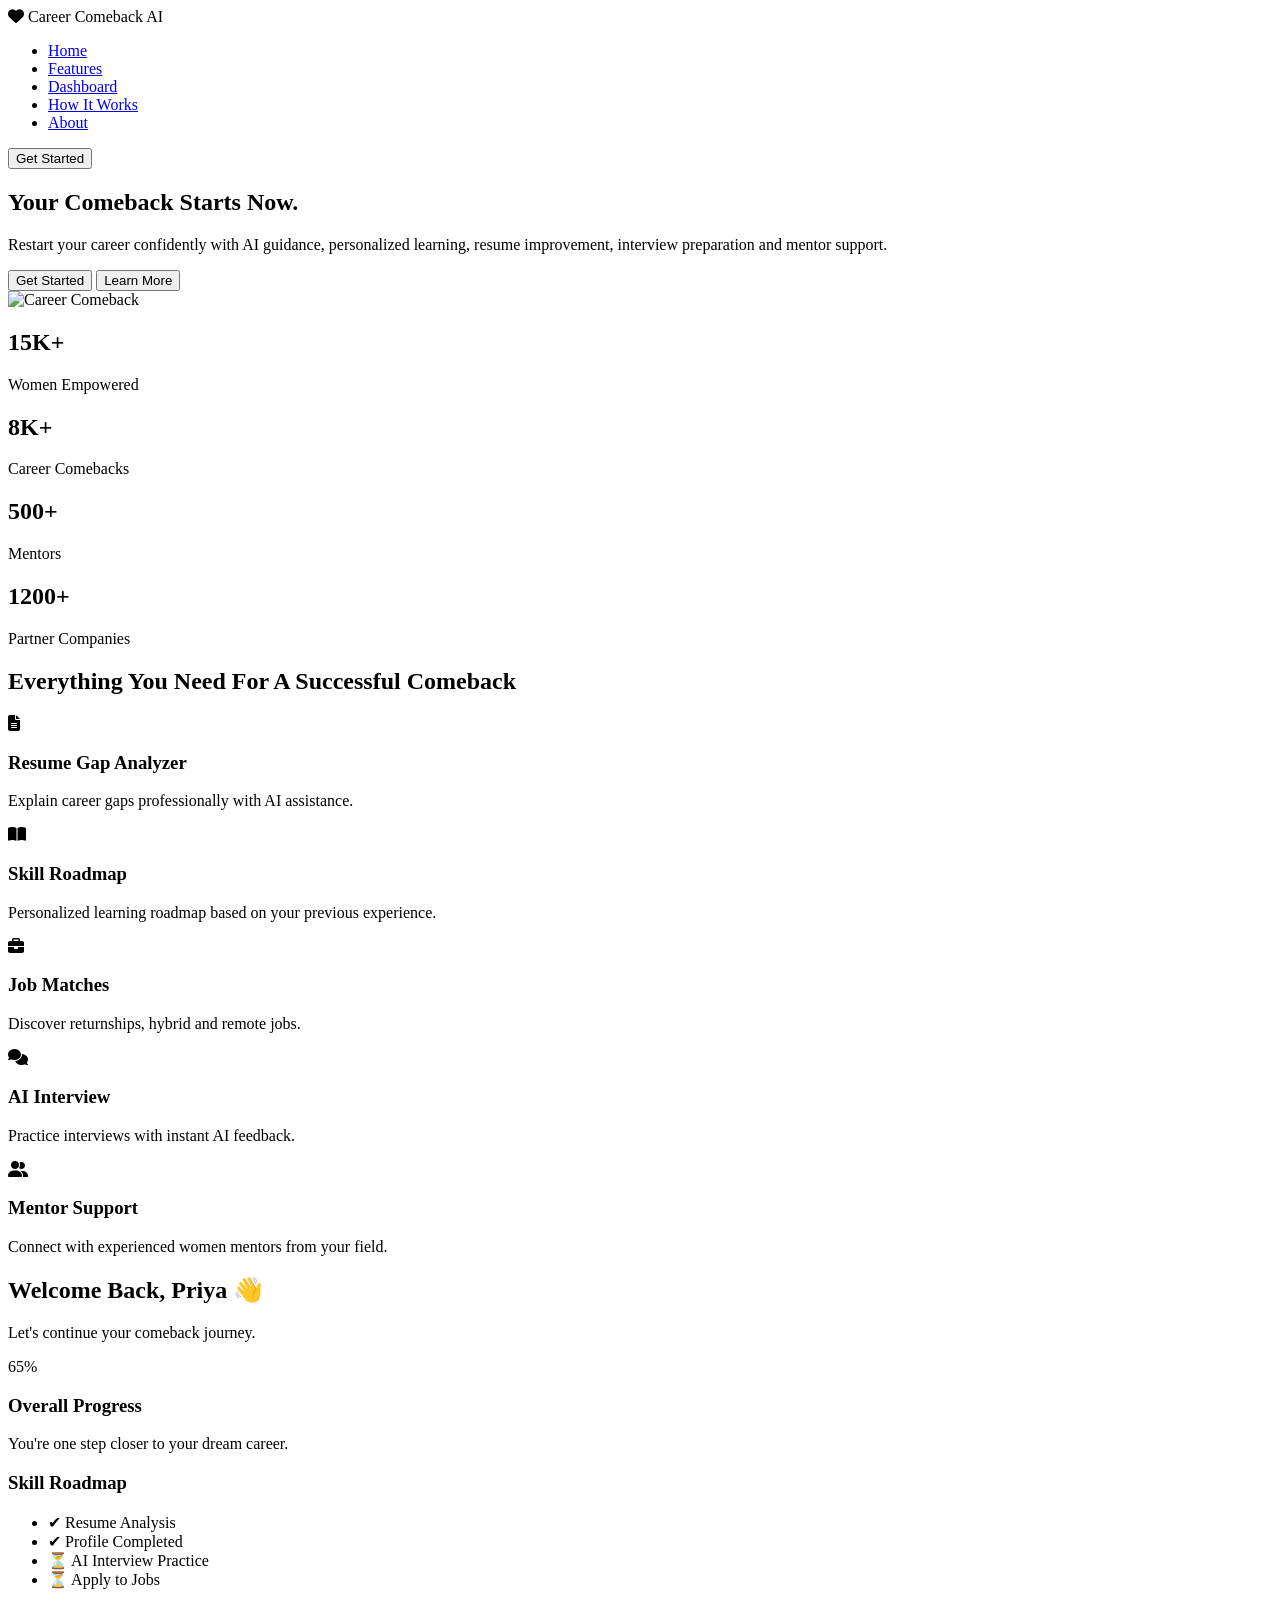
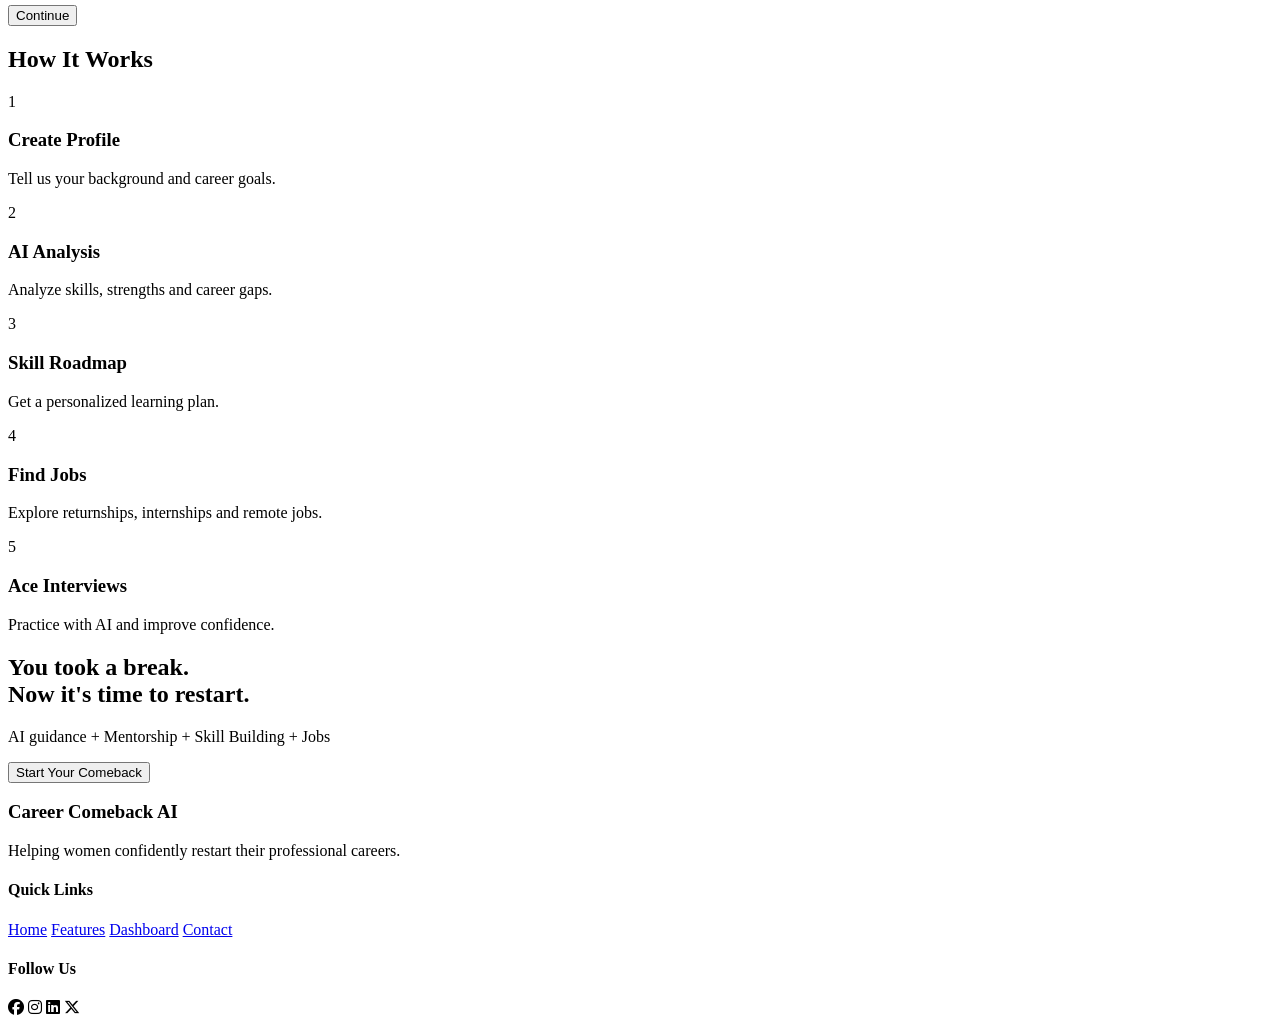
==== index.html @ d26fea5b "initial commit" ====
<!DOCTYPE html>
<html lang="en">

<head>

    <meta charset="UTF-8">
    <meta name="viewport" content="width=device-width, initial-scale=1.0">

    <title>Career Comeback AI</title>

    <link rel="stylesheet" href="style.css">

    <!-- Google Font -->
    <link rel="preconnect" href="https://fonts.googleapis.com">
    <link rel="preconnect" href="https://fonts.gstatic.com" crossorigin>

    <link href="https://fonts.googleapis.com/css2?family=Poppins:wght@300;400;500;600;700;800&display=swap"
        rel="stylesheet">

    <!-- Font Awesome -->

    <link rel="stylesheet"
        href="https://cdnjs.cloudflare.com/ajax/libs/font-awesome/6.6.0/css/all.min.css">

</head>

<body>

    <!-- ================= NAVBAR ================= -->

    <nav>

        <div class="logo">

            <i class="fa-solid fa-heart"></i>

            <span>Career Comeback AI</span>

        </div>

        <ul class="nav-links">

            <li><a href="#home">Home</a></li>

            <li><a href="#features">Features</a></li>

            <li><a href="#dashboard">Dashboard</a></li>

            <li><a href="#steps">How It Works</a></li>

            <li><a href="#footer">About</a></li>

        </ul>

        <button class="nav-btn">

            Get Started

        </button>

    </nav>





    <!-- ================= HERO ================= -->

    <section class="hero" id="home">

        <div class="hero-left">

            <h1>

                Your Comeback

                <span>Starts Now.</span>

            </h1>

            <p>

                Restart your career confidently with AI guidance,
                personalized learning, resume improvement,
                interview preparation and mentor support.

            </p>

            <div class="hero-buttons">

                <button class="primary-btn">

                    Get Started

                </button>

                <button class="secondary-btn">

                    Learn More

                </button>

            </div>

        </div>

        <div class="hero-right">

            <img src="images/hero.svg" alt="Career Comeback">
        


        </div>

    </section>





    <!-- ================= STATS ================= -->

    <section class="stats">

        <div class="stat-card">

            <h2>15K+</h2>

            <p>Women Empowered</p>

        </div>

        <div class="stat-card">

            <h2>8K+</h2>

            <p>Career Comebacks</p>

        </div>

        <div class="stat-card">

            <h2>500+</h2>

            <p>Mentors</p>

        </div>

        <div class="stat-card">

            <h2>1200+</h2>

            <p>Partner Companies</p>

        </div>

    </section>





    <!-- ================= FEATURES ================= -->

    <section class="features" id="features">

        <h2>

            Everything You Need For A Successful Comeback

        </h2>

        <div class="feature-grid">

            <div class="feature-card">

                <i class="fa-solid fa-file-lines"></i>

                <h3>Resume Gap Analyzer</h3>

                <p>

                    Explain career gaps professionally
                    with AI assistance.

                </p>

            </div>

            <div class="feature-card">

                <i class="fa-solid fa-book-open"></i>

                <h3>Skill Roadmap</h3>

                <p>

                    Personalized learning roadmap
                    based on your previous experience.

                </p>

            </div>

            <div class="feature-card">

                <i class="fa-solid fa-briefcase"></i>

                <h3>Job Matches</h3>

                <p>

                    Discover returnships,
                    hybrid and remote jobs.

                </p>

            </div>

            <div class="feature-card">

                <i class="fa-solid fa-comments"></i>

                <h3>AI Interview</h3>

                <p>

                    Practice interviews
                    with instant AI feedback.

                </p>

            </div>

            <div class="feature-card">

                <i class="fa-solid fa-user-group"></i>

                <h3>Mentor Support</h3>

                <p>

                    Connect with experienced women
                    mentors from your field.

                </p>

            </div>

        </div>

    </section>





    <!-- ================= DASHBOARD ================= -->

    <section class="dashboard" id="dashboard">

        <div class="dashboard-left">

            <h2>

                Welcome Back, Priya 👋

            </h2>

            <p>

                Let's continue your comeback journey.

            </p>

            <div class="progress">

                <div class="progress-circle">

                    65%

                </div>

                <div>

                    <h3>Overall Progress</h3>

                    <p>

                        You're one step closer
                        to your dream career.

                    </p>

                </div>

            </div>

        </div>

        <div class="dashboard-right">

            <h3>

                Skill Roadmap

            </h3>

            <ul>

                <li>

                    ✔ Resume Analysis

                </li>

                <li>

                    ✔ Profile Completed

                </li>

                <li>

                    ⏳ AI Interview Practice

                </li>

                <li>

                    ⏳ Apply to Jobs

                </li>

            </ul>

            <button class="primary-btn">

                Continue

            </button>

        </div>

    </section>





    <!-- ================= HOW IT WORKS ================= -->

    <section class="steps" id="steps">

        <h2>

            How It Works

        </h2>

        <div class="step-container">

            <div class="step">

                <div class="step-number">

                    1

                </div>

                <h3>Create Profile</h3>

                <p>

                    Tell us your background
                    and career goals.

                </p>

            </div>

            <div class="step">

                <div class="step-number">

                    2

                </div>

                <h3>AI Analysis</h3>

                <p>

                    Analyze skills,
                    strengths and career gaps.

                </p>

            </div>

            <div class="step">

                <div class="step-number">

                    3

                </div>

                <h3>Skill Roadmap</h3>

                <p>

                    Get a personalized
                    learning plan.

                </p>

            </div>

            <div class="step">

                <div class="step-number">

                    4

                </div>

                <h3>Find Jobs</h3>

                <p>

                    Explore returnships,
                    internships and remote jobs.

                </p>

            </div>

            <div class="step">

                <div class="step-number">

                    5

                </div>

                <h3>Ace Interviews</h3>

                <p>

                    Practice with AI
                    and improve confidence.

                </p>

            </div>

        </div>

    </section>





    <!-- ================= CTA ================= -->

    <section class="cta">

        <h2>

            You took a break.

            <br>

            Now it's time to restart.

        </h2>

        <p>

            AI guidance + Mentorship + Skill Building + Jobs

        </p>

        <button class="primary-btn">

            Start Your Comeback

        </button>

    </section>





    <!-- ================= FOOTER ================= -->

    <footer id="footer">

        <div>

            <h3>

                Career Comeback AI

            </h3>

            <p>

                Helping women confidently restart
                their professional careers.

            </p>

        </div>

        <div>

            <h4>

                Quick Links

            </h4>

            <a href="#">Home</a>

            <a href="#">Features</a>

            <a href="#">Dashboard</a>

            <a href="#">Contact</a>

        </div>

        <div>

            <h4>

                Follow Us

            </h4>

            <div class="socials">

                <i class="fab fa-facebook"></i>

                <i class="fab fa-instagram"></i>

                <i class="fab fa-linkedin"></i>

                <i class="fab fa-x-twitter"></i>

            </div>

        </div>

    </footer>





    <script src="script.js"></script>

</body>

</html>
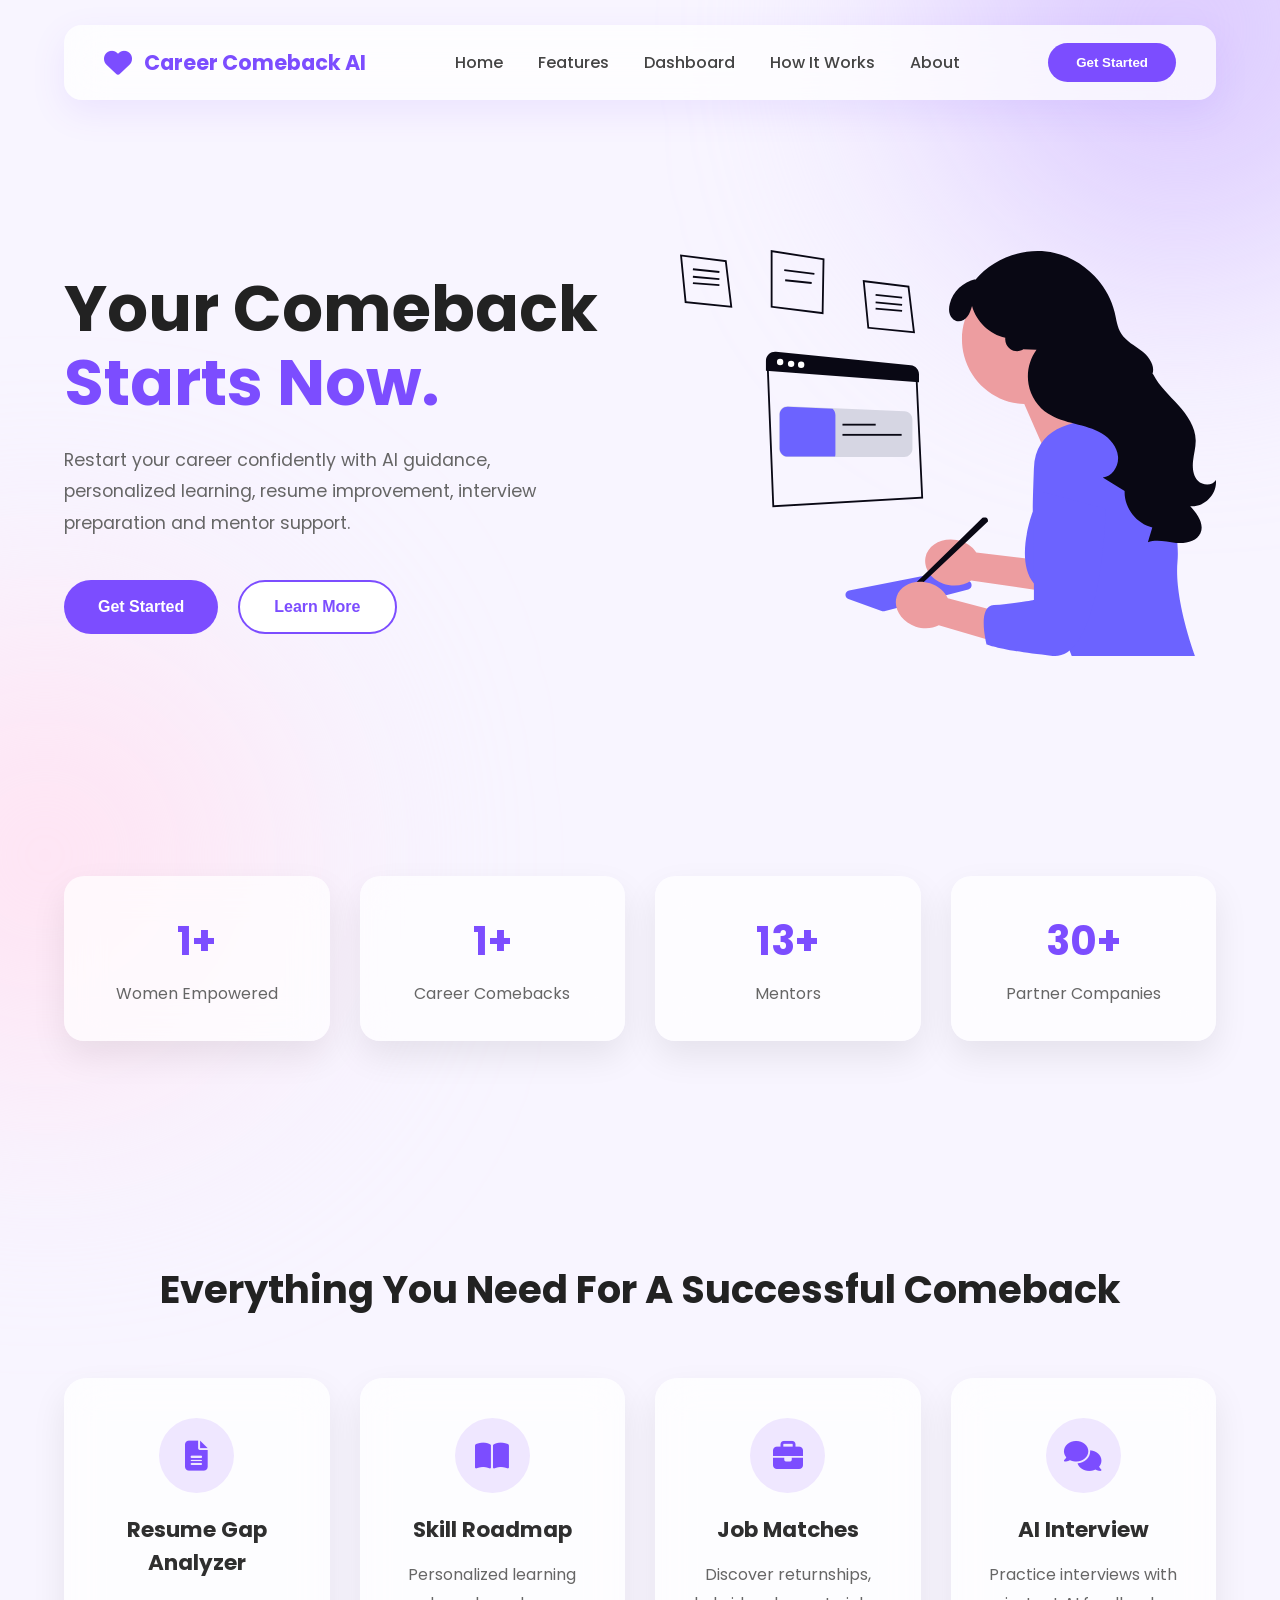
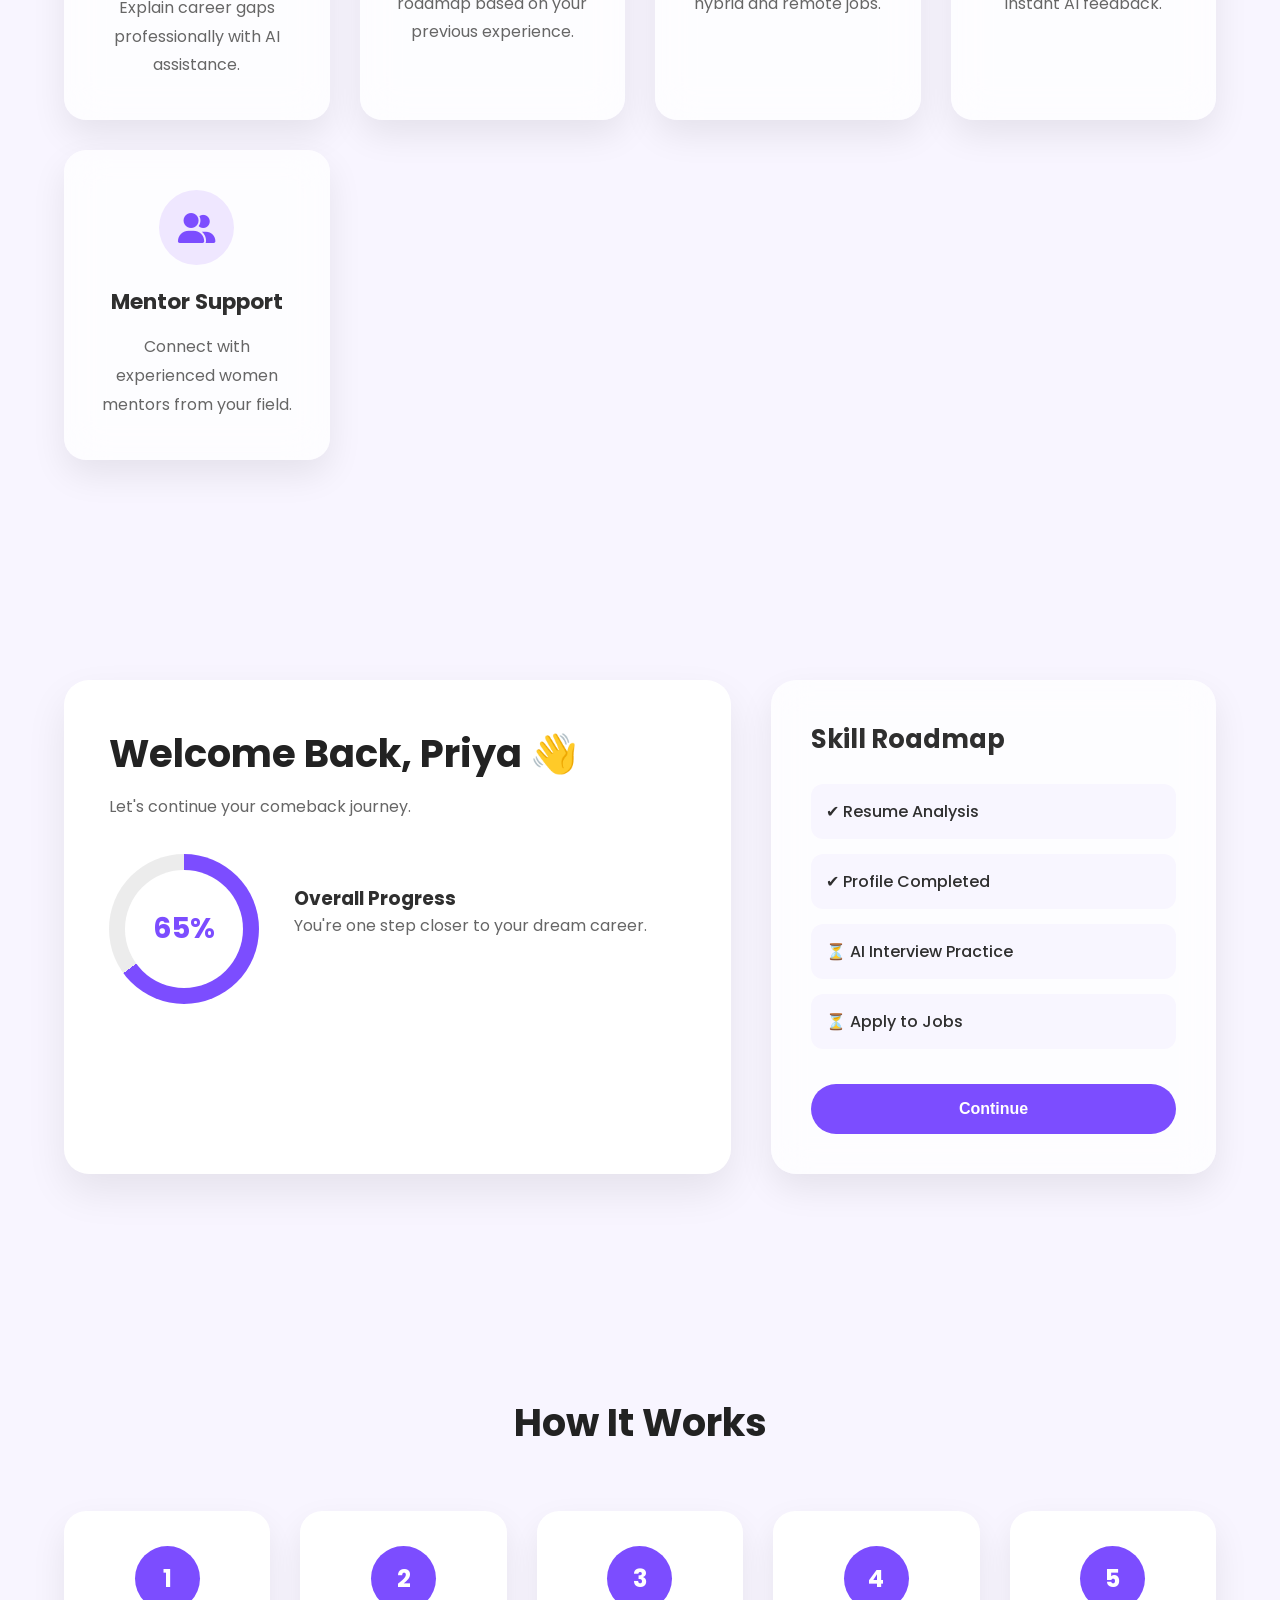
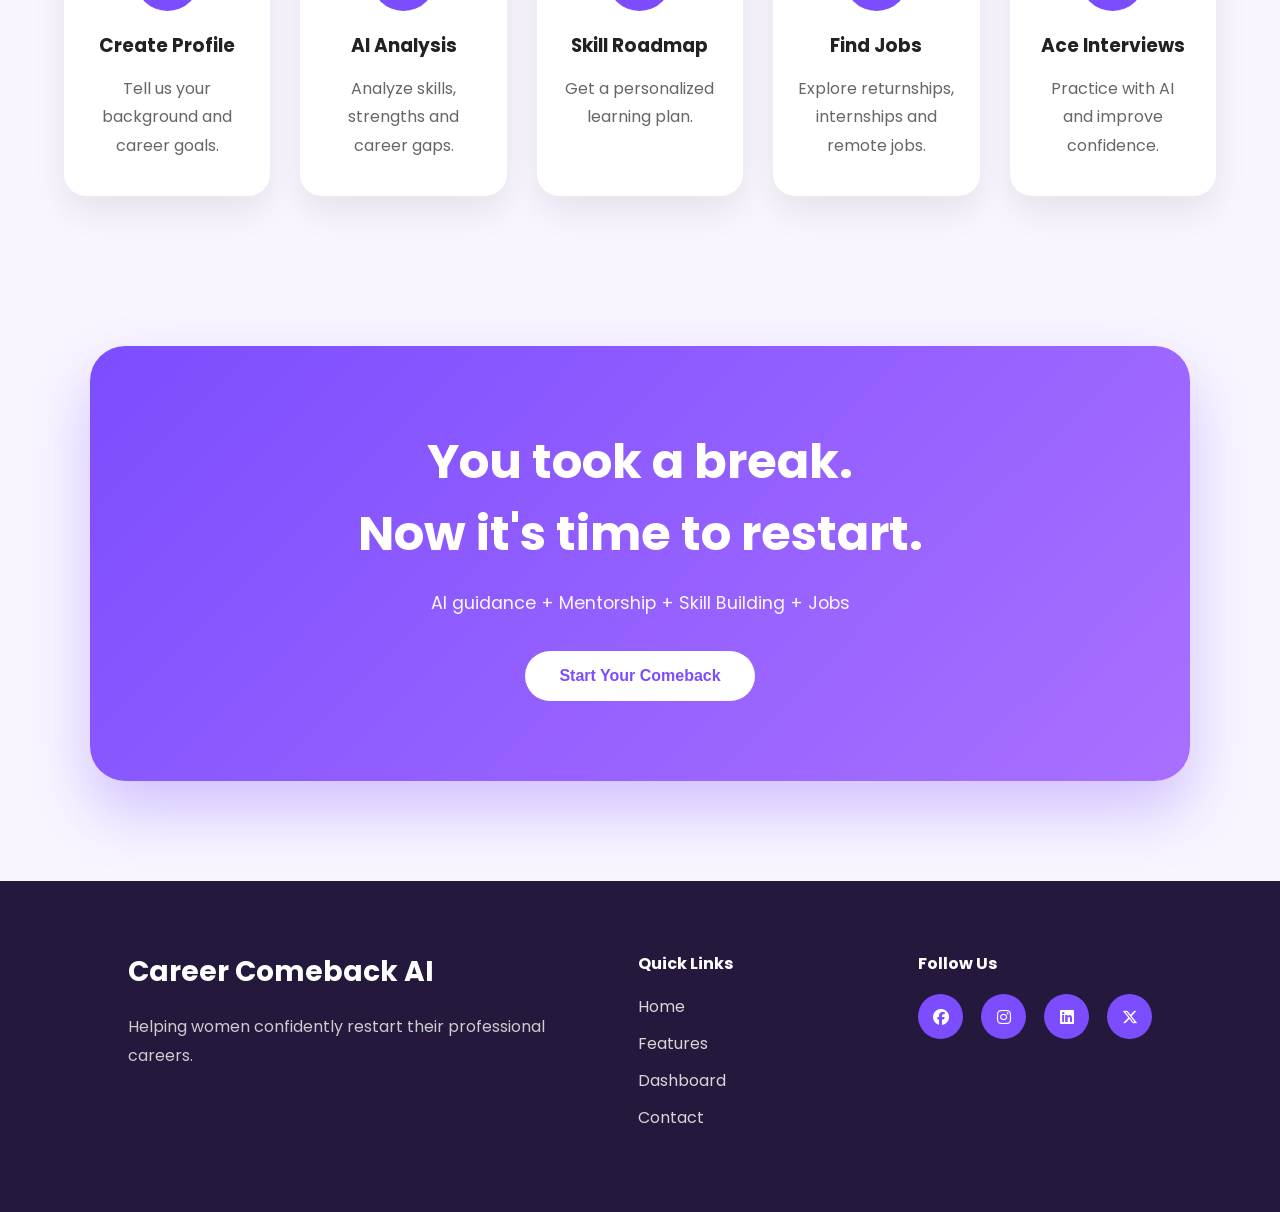
==== commit 7275878e: "resume analysis frontend" ====
--- a/index.html
+++ b/index.html
@@ -26,8 +26,6 @@
 
 <body>
 
-    <!-- ================= NAVBAR ================= -->
-
     <nav>
 
         <div class="logo">
@@ -52,7 +50,7 @@
 
         </ul>
 
-        <button class="nav-btn">
+        <button class="nav-btn" data-redirect="comeback.html">
 
             Get Started
 
@@ -60,11 +58,6 @@
 
     </nav>
 
-
-
-
-
-    <!-- ================= HERO ================= -->
 
     <section class="hero" id="home">
 
@@ -88,7 +81,7 @@
 
             <div class="hero-buttons">
 
-                <button class="primary-btn">
+                <button class="primary-btn" data-redirect="comeback.html">
 
                     Get Started
 
@@ -115,11 +108,6 @@
     </section>
 
 
-
-
-
-    <!-- ================= STATS ================= -->
-
     <section class="stats">
 
         <div class="stat-card">
@@ -157,10 +145,6 @@
     </section>
 
 
-
-
-
-    <!-- ================= FEATURES ================= -->
 
     <section class="features" id="features">
 
@@ -252,11 +236,6 @@
     </section>
 
 
-
-
-
-    <!-- ================= DASHBOARD ================= -->
-
     <section class="dashboard" id="dashboard">
 
         <div class="dashboard-left">
@@ -345,11 +324,6 @@
     </section>
 
 
-
-
-
-    <!-- ================= HOW IT WORKS ================= -->
-
     <section class="steps" id="steps">
 
         <h2>
@@ -460,11 +434,6 @@
     </section>
 
 
-
-
-
-    <!-- ================= CTA ================= -->
-
     <section class="cta">
 
         <h2>
@@ -483,7 +452,7 @@
 
         </p>
 
-        <button class="primary-btn">
+        <button class="primary-btn" data-redirect="comeback.html">
 
             Start Your Comeback
 
@@ -491,11 +460,6 @@
 
     </section>
 
-
-
-
-
-    <!-- ================= FOOTER ================= -->
 
     <footer id="footer">
 
--- a/style.css
+++ b/style.css
@@ -0,0 +1,1394 @@
+
+
+*{
+    margin:0;
+    padding:0;
+    box-sizing:border-box;
+    scroll-behavior:smooth;
+}
+
+body{
+
+    font-family:'Poppins',sans-serif;
+    background:#F8F5FF;
+    color:#2F2F2F;
+    overflow-x:hidden;
+
+}
+
+
+body::before{
+
+    content:'';
+    position:fixed;
+
+    width:500px;
+    height:500px;
+
+    background:#DCCBFF;
+
+    border-radius:50%;
+
+    top:-220px;
+    right:-150px;
+
+    filter:blur(120px);
+
+    z-index:-2;
+
+}
+
+body::after{
+
+    content:'';
+
+    position:fixed;
+
+    width:450px;
+    height:450px;
+
+    background:#FFE2F2;
+
+    border-radius:50%;
+
+    left:-180px;
+    bottom:-180px;
+
+    filter:blur(130px);
+
+    z-index:-2;
+
+}
+
+
+nav{
+
+    width:90%;
+    max-width:1300px;
+
+    margin:25px auto;
+
+    display:flex;
+
+    justify-content:space-between;
+
+    align-items:center;
+
+    padding:18px 40px;
+
+    background:rgba(255,255,255,.75);
+
+    backdrop-filter:blur(20px);
+
+    border-radius:18px;
+
+    box-shadow:0 15px 35px rgba(140,90,255,.10);
+
+    position:sticky;
+
+    top:20px;
+
+    z-index:999;
+
+}
+
+.logo{
+
+    display:flex;
+
+    align-items:center;
+
+    gap:12px;
+
+    font-size:1.3rem;
+
+    font-weight:700;
+
+    color:#7C4DFF;
+
+}
+
+.logo i{
+
+    font-size:28px;
+
+}
+
+.nav-links{
+
+    display:flex;
+
+    list-style:none;
+
+    gap:35px;
+
+}
+
+.nav-links a{
+
+    text-decoration:none;
+
+    color:#444;
+
+    font-weight:500;
+
+    transition:.3s;
+
+}
+
+.nav-links a:hover{
+
+    color:#7C4DFF;
+
+}
+
+.nav-btn{
+
+    border:none;
+
+    outline:none;
+
+    background:#7C4DFF;
+
+    color:white;
+
+    padding:12px 28px;
+
+    border-radius:50px;
+
+    cursor:pointer;
+
+    font-weight:600;
+
+    transition:.3s;
+
+}
+
+.nav-btn:hover{
+
+    transform:translateY(-3px);
+
+    box-shadow:0 12px 25px rgba(124,77,255,.35);
+
+}
+
+
+.hero{
+
+    width:90%;
+    max-width:1300px;
+
+    margin:80px auto;
+
+    display:grid;
+
+    grid-template-columns:1fr 1fr;
+
+    gap:80px;
+
+    align-items:center;
+
+}
+
+.hero-left h1{
+
+    font-size:4rem;
+
+    line-height:1.15;
+
+    color:#222;
+
+    margin-bottom:25px;
+
+}
+
+.hero-left h1 span{
+
+    color:#7C4DFF;
+
+}
+
+.hero-left p{
+
+    color:#666;
+
+    font-size:1.1rem;
+
+    line-height:1.8;
+
+    margin-bottom:40px;
+
+}
+
+.hero-buttons{
+
+    display:flex;
+
+    gap:20px;
+
+}
+
+
+.primary-btn{
+
+    border:none;
+
+    background:#7C4DFF;
+
+    color:white;
+
+    padding:16px 34px;
+
+    border-radius:50px;
+
+    font-size:16px;
+
+    cursor:pointer;
+
+    transition:.3s;
+
+    font-weight:600;
+
+}
+
+.primary-btn:hover{
+
+    transform:translateY(-4px);
+
+    box-shadow:0 18px 35px rgba(124,77,255,.35);
+
+}
+
+.secondary-btn{
+
+    border:2px solid #7C4DFF;
+
+    background:white;
+
+    color:#7C4DFF;
+
+    padding:16px 34px;
+
+    border-radius:50px;
+
+    cursor:pointer;
+
+    font-size:16px;
+
+    font-weight:600;
+
+    transition:.3s;
+
+}
+
+.secondary-btn:hover{
+
+    background:#7C4DFF;
+
+    color:white;
+
+}
+
+
+.hero-right{
+
+    display:flex;
+
+    justify-content:center;
+
+}
+
+.hero-right img{
+
+    width:100%;
+
+    max-width:550px;
+
+    animation:float 5s ease-in-out infinite;
+
+}
+
+@keyframes float{
+
+    0%{
+
+        transform:translateY(0);
+
+    }
+
+    50%{
+
+        transform:translateY(-18px);
+
+    }
+
+    100%{
+
+        transform:translateY(0);
+
+    }
+
+}
+
+
+section h2{
+
+    font-size:2.4rem;
+
+    color:#222;
+
+    margin-bottom:20px;
+
+    text-align:center;
+
+}
+
+section{
+
+    padding:70px 0;
+
+}
+
+
+::-webkit-scrollbar{
+
+    width:8px;
+
+}
+
+::-webkit-scrollbar-track{
+
+    background:#eee;
+
+}
+
+::-webkit-scrollbar-thumb{
+
+    background:#7C4DFF;
+
+    border-radius:20px;
+
+}
+
+::-webkit-scrollbar-thumb:hover{
+
+    background:#5F31E4;
+
+}
+
+.stats{
+
+    width:90%;
+    max-width:1200px;
+
+    margin:auto;
+
+    display:grid;
+
+    grid-template-columns:repeat(4,1fr);
+
+    gap:30px;
+
+}
+
+.stat-card{
+
+    background:rgba(255,255,255,.7);
+
+    backdrop-filter:blur(18px);
+
+    border-radius:20px;
+
+    padding:35px;
+
+    text-align:center;
+
+    transition:.4s;
+
+    box-shadow:0 15px 35px rgba(0,0,0,.08);
+
+}
+
+.stat-card:hover{
+
+    transform:translateY(-10px);
+
+    box-shadow:0 20px 45px rgba(124,77,255,.18);
+
+}
+
+.stat-card h2{
+
+    color:#7C4DFF;
+
+    font-size:2.5rem;
+
+    margin-bottom:10px;
+
+}
+
+.stat-card p{
+
+    color:#666;
+
+    font-size:1rem;
+
+}
+
+
+.features{
+
+    width:90%;
+    max-width:1300px;
+
+    margin:auto;
+
+}
+
+.feature-grid{
+
+    display:grid;
+
+    grid-template-columns:repeat(auto-fit,minmax(250px,1fr));
+
+    gap:30px;
+
+    margin-top:60px;
+
+}
+
+.feature-card{
+
+    background:rgba(255,255,255,.75);
+
+    backdrop-filter:blur(20px);
+
+    padding:40px 30px;
+
+    border-radius:22px;
+
+    text-align:center;
+
+    transition:.35s;
+
+    box-shadow:0 15px 35px rgba(0,0,0,.08);
+
+}
+
+.feature-card:hover{
+
+    transform:translateY(-10px);
+
+    box-shadow:0 20px 45px rgba(124,77,255,.18);
+
+}
+
+.feature-card i{
+
+    width:75px;
+
+    height:75px;
+
+    line-height:75px;
+
+    border-radius:50%;
+
+    background:#EFE7FF;
+
+    color:#7C4DFF;
+
+    font-size:30px;
+
+    margin-bottom:20px;
+
+}
+
+.feature-card h3{
+
+    font-size:1.35rem;
+
+    margin-bottom:15px;
+
+}
+.feature-card p{
+
+    color:#666;
+
+    line-height:1.8;
+
+}
+
+form{
+    display:flex;
+    flex-direction:column;
+    gap:20px;
+}
+
+.form-group{
+    display:flex;
+    flex-direction:column;
+    gap:10px;
+}
+
+label{
+    font-weight:600;
+    color:#333;
+}
+
+input,
+textarea{
+    width:100%;
+    padding:16px 18px;
+    border-radius:18px;
+    border:1px solid rgba(124,77,255,.2);
+    background:rgba(255,255,255,.95);
+    font-size:1rem;
+    color:#333;
+    resize:vertical;
+}
+
+button[type="submit"]{
+    align-self:flex-start;
+}
+
+.dashboard{
+
+    width:90%;
+
+    max-width:1250px;
+
+    margin:auto;
+
+    display:grid;
+
+    grid-template-columns:1.2fr .8fr;
+
+    gap:40px;
+
+}
+
+.dashboard-left{
+
+    background:white;
+
+    border-radius:25px;
+
+    padding:45px;
+
+    box-shadow:0 18px 40px rgba(0,0,0,.08);
+
+}
+
+.dashboard-left h2{
+
+    text-align:left;
+
+    margin-bottom:12px;
+
+}
+
+.dashboard-left p{
+
+    color:#666;
+
+    margin-bottom:35px;
+
+}
+
+
+.progress{
+
+    display:flex;
+
+    align-items:center;
+
+    gap:35px;
+
+}
+
+.progress-circle{
+
+    width:150px;
+
+    height:150px;
+
+    border-radius:50%;
+
+    display:flex;
+
+    justify-content:center;
+
+    align-items:center;
+
+    font-size:2rem;
+
+    font-weight:700;
+
+    color:#7C4DFF;
+
+    background:
+
+    conic-gradient(
+
+        #7C4DFF 0deg,
+
+        #7C4DFF 234deg,
+
+        #ECECEC 234deg,
+
+        #ECECEC 360deg
+
+    );
+
+    position:relative;
+
+}
+
+.progress-circle::before{
+
+    content:"";
+
+    position:absolute;
+
+    width:118px;
+
+    height:118px;
+
+    border-radius:50%;
+
+    background:white;
+
+}
+
+.progress-circle{
+
+    z-index:1;
+
+}
+
+.progress-circle::after{
+
+    content:"65%";
+
+    position:absolute;
+
+    font-size:1.8rem;
+
+    font-weight:700;
+
+    color:#7C4DFF;
+
+}
+
+.dashboard-right{
+
+    background:rgba(255,255,255,.75);
+
+    backdrop-filter:blur(18px);
+
+    border-radius:25px;
+
+    padding:40px;
+
+    box-shadow:0 15px 35px rgba(0,0,0,.08);
+
+}
+
+.dashboard-right h3{
+
+    font-size:1.6rem;
+
+    margin-bottom:25px;
+
+}
+
+.dashboard-right ul{
+
+    list-style:none;
+
+    margin-bottom:35px;
+
+}
+
+.dashboard-right li{
+
+    padding:15px;
+
+    background:#F8F6FF;
+
+    border-radius:12px;
+
+    margin-bottom:15px;
+
+    font-weight:500;
+
+    transition:.3s;
+
+}
+
+.dashboard-right li:hover{
+
+    transform:translateX(8px);
+
+    background:#EFE7FF;
+
+}
+
+.dashboard-right button{
+
+    width:100%;
+
+}
+
+.cta{
+
+    width:90%;
+
+    max-width:1100px;
+
+    margin:80px auto;
+
+    background:linear-gradient(135deg,#7C4DFF,#A970FF);
+
+    border-radius:35px;
+
+    padding:80px;
+
+    text-align:center;
+
+    color:white;
+
+    box-shadow:0 30px 60px rgba(124,77,255,.30);
+
+}
+
+.cta h2{
+
+    color:white;
+
+    font-size:3rem;
+
+    margin-bottom:20px;
+
+}
+
+.cta p{
+
+    font-size:1.1rem;
+
+    opacity:.95;
+
+    margin-bottom:35px;
+
+}
+
+.cta .primary-btn{
+
+    background:white;
+
+    color:#7C4DFF;
+
+}
+
+.cta .primary-btn:hover{
+
+    background:#F5F5F5;
+
+}
+
+.feature-card::before,
+.stat-card::before{
+
+    content:"";
+
+    position:absolute;
+
+    inset:0;
+
+    border-radius:22px;
+
+    opacity:0;
+
+    transition:.4s;
+
+    background:linear-gradient(
+
+    135deg,
+
+    rgba(124,77,255,.08),
+
+    rgba(255,255,255,0)
+
+    );
+
+}
+
+.feature-card:hover::before,
+.stat-card:hover::before{
+
+    opacity:1;
+
+}
+
+.feature-card,
+.stat-card{
+
+    position:relative;
+
+    overflow:hidden;
+
+}
+
+@keyframes fadeUp{
+
+    from{
+
+        opacity:0;
+
+        transform:translateY(40px);
+
+    }
+
+    to{
+
+        opacity:1;
+
+        transform:translateY(0);
+
+    }
+
+}
+
+.hero,
+.stats,
+.features,
+.dashboard,
+.cta{
+
+    animation:fadeUp .8s ease;
+
+}
+
+.steps{
+
+    width:90%;
+    max-width:1200px;
+
+    margin:auto;
+
+}
+
+.step-container{
+
+    margin-top:60px;
+
+    display:grid;
+
+    grid-template-columns:repeat(auto-fit,minmax(200px,1fr));
+
+    gap:30px;
+
+}
+
+.step{
+
+    background:white;
+
+    border-radius:22px;
+
+    padding:35px 25px;
+
+    text-align:center;
+
+    box-shadow:0 15px 35px rgba(0,0,0,.08);
+
+    transition:.35s;
+
+}
+
+.step:hover{
+
+    transform:translateY(-10px);
+
+    box-shadow:0 20px 45px rgba(124,77,255,.20);
+
+}
+
+.step-number{
+
+    width:65px;
+
+    height:65px;
+
+    border-radius:50%;
+
+    background:#7C4DFF;
+
+    color:white;
+
+    display:flex;
+
+    justify-content:center;
+
+    align-items:center;
+
+    margin:auto;
+
+    font-size:24px;
+
+    font-weight:700;
+
+    margin-bottom:20px;
+
+}
+
+.step h3{
+
+    margin-bottom:15px;
+
+    color:#222;
+
+}
+
+.step p{
+
+    color:#666;
+
+    line-height:1.8;
+
+}
+
+
+footer{
+
+    margin-top:100px;
+
+    background:#24183D;
+
+    color:white;
+
+    padding:70px 10%;
+
+    display:grid;
+
+    grid-template-columns:2fr 1fr 1fr;
+
+    gap:50px;
+
+}
+
+footer h3{
+
+    margin-bottom:20px;
+
+    font-size:28px;
+
+}
+
+footer h4{
+
+    margin-bottom:18px;
+
+}
+
+footer p{
+
+    color:#cccccc;
+
+    line-height:1.8;
+
+}
+
+footer a{
+
+    display:block;
+
+    color:#d6d6d6;
+
+    text-decoration:none;
+
+    margin-bottom:12px;
+
+    transition:.3s;
+
+}
+
+footer a:hover{
+
+    color:#ffffff;
+
+    padding-left:8px;
+
+}
+
+.socials{
+
+    display:flex;
+
+    gap:18px;
+
+    margin-top:15px;
+
+}
+
+.socials i{
+
+    width:45px;
+
+    height:45px;
+
+    display:flex;
+
+    justify-content:center;
+
+    align-items:center;
+
+    background:#7C4DFF;
+
+    border-radius:50%;
+
+    cursor:pointer;
+
+    transition:.3s;
+
+}
+
+.socials i:hover{
+
+    transform:translateY(-6px) scale(1.1);
+
+}
+
+
+.hero-right img:hover{
+
+    transform:scale(1.03);
+
+    transition:.4s;
+
+}
+
+
+.primary-btn,
+.secondary-btn,
+.nav-btn{
+
+    position:relative;
+
+    overflow:hidden;
+
+}
+
+.primary-btn::after,
+.secondary-btn::after,
+.nav-btn::after{
+
+    content:"";
+
+    position:absolute;
+
+    width:0;
+
+    height:0;
+
+    background:rgba(255,255,255,.25);
+
+    border-radius:50%;
+
+    top:50%;
+
+    left:50%;
+
+    transform:translate(-50%,-50%);
+
+    transition:.5s;
+
+}
+
+.primary-btn:hover::after,
+.secondary-btn:hover::after,
+.nav-btn:hover::after{
+
+    width:320px;
+
+    height:320px;
+
+}
+
+
+.stats,
+.features,
+.dashboard,
+.steps,
+.cta{
+
+    margin-top:80px;
+
+}
+
+::selection{
+
+    background:#7C4DFF;
+
+    color:white;
+
+}
+
+@media(max-width:1100px){
+
+.hero{
+
+grid-template-columns:1fr;
+
+text-align:center;
+
+}
+
+.hero-buttons{
+
+justify-content:center;
+
+}
+
+.dashboard{
+
+grid-template-columns:1fr;
+
+}
+
+footer{
+
+grid-template-columns:1fr;
+
+text-align:center;
+
+}
+
+.socials{
+
+justify-content:center;
+
+}
+
+}
+
+
+
+@media(max-width:900px){
+
+nav{
+
+flex-direction:column;
+
+gap:20px;
+
+padding:20px;
+
+}
+
+.nav-links{
+
+flex-wrap:wrap;
+
+justify-content:center;
+
+gap:18px;
+
+}
+
+.hero-left h1{
+
+font-size:3rem;
+
+}
+
+.stats{
+
+grid-template-columns:repeat(2,1fr);
+
+}
+
+}
+
+
+
+@media(max-width:700px){
+
+.feature-grid{
+
+grid-template-columns:1fr;
+
+}
+
+.step-container{
+
+grid-template-columns:1fr;
+
+}
+
+.stats{
+
+grid-template-columns:1fr;
+
+}
+
+.hero-left h1{
+
+font-size:2.5rem;
+
+}
+
+.hero{
+
+margin-top:40px;
+
+}
+
+.cta{
+
+padding:50px 25px;
+
+}
+
+.cta h2{
+
+font-size:2rem;
+
+}
+
+.progress{
+
+flex-direction:column;
+
+text-align:center;
+
+}
+
+}
+
+
+
+@media(max-width:500px){
+
+.logo{
+
+font-size:18px;
+
+}
+
+.logo i{
+
+font-size:22px;
+
+}
+
+.nav-btn{
+
+width:100%;
+
+}
+
+.hero-buttons{
+
+flex-direction:column;
+
+}
+
+.primary-btn,
+
+.secondary-btn{
+
+width:100%;
+
+}
+
+.dashboard-left,
+
+.dashboard-right{
+
+padding:25px;
+
+}
+
+.progress-circle{
+
+width:120px;
+
+height:120px;
+
+}
+
+.progress-circle::before{
+
+width:90px;
+
+height:90px;
+
+}
+
+footer{
+
+padding:50px 30px;
+
+}
+
+}
+
+.feature-card,
+.stat-card,
+.step,
+.dashboard-left,
+.dashboard-right{
+
+transition:all .35s ease;
+
+}
+
+.dashboard-left:hover,
+.dashboard-right:hover{
+
+transform:translateY(-8px);
+
+box-shadow:0 20px 45px rgba(124,77,255,.18);
+
+}
+
+.ripple{
+
+position:absolute;
+
+width:15px;
+
+height:15px;
+
+background:rgba(255,255,255,.5);
+
+border-radius:50%;
+
+transform:translate(-50%,-50%);
+
+animation:ripple .6s linear;
+
+pointer-events:none;
+
+}
+
+@keyframes ripple{
+
+from{
+
+opacity:1;
+
+transform:translate(-50%,-50%) scale(0);
+
+}
+
+to{
+
+opacity:0;
+
+transform:translate(-50%,-50%) scale(15);
+
+}
+
+}
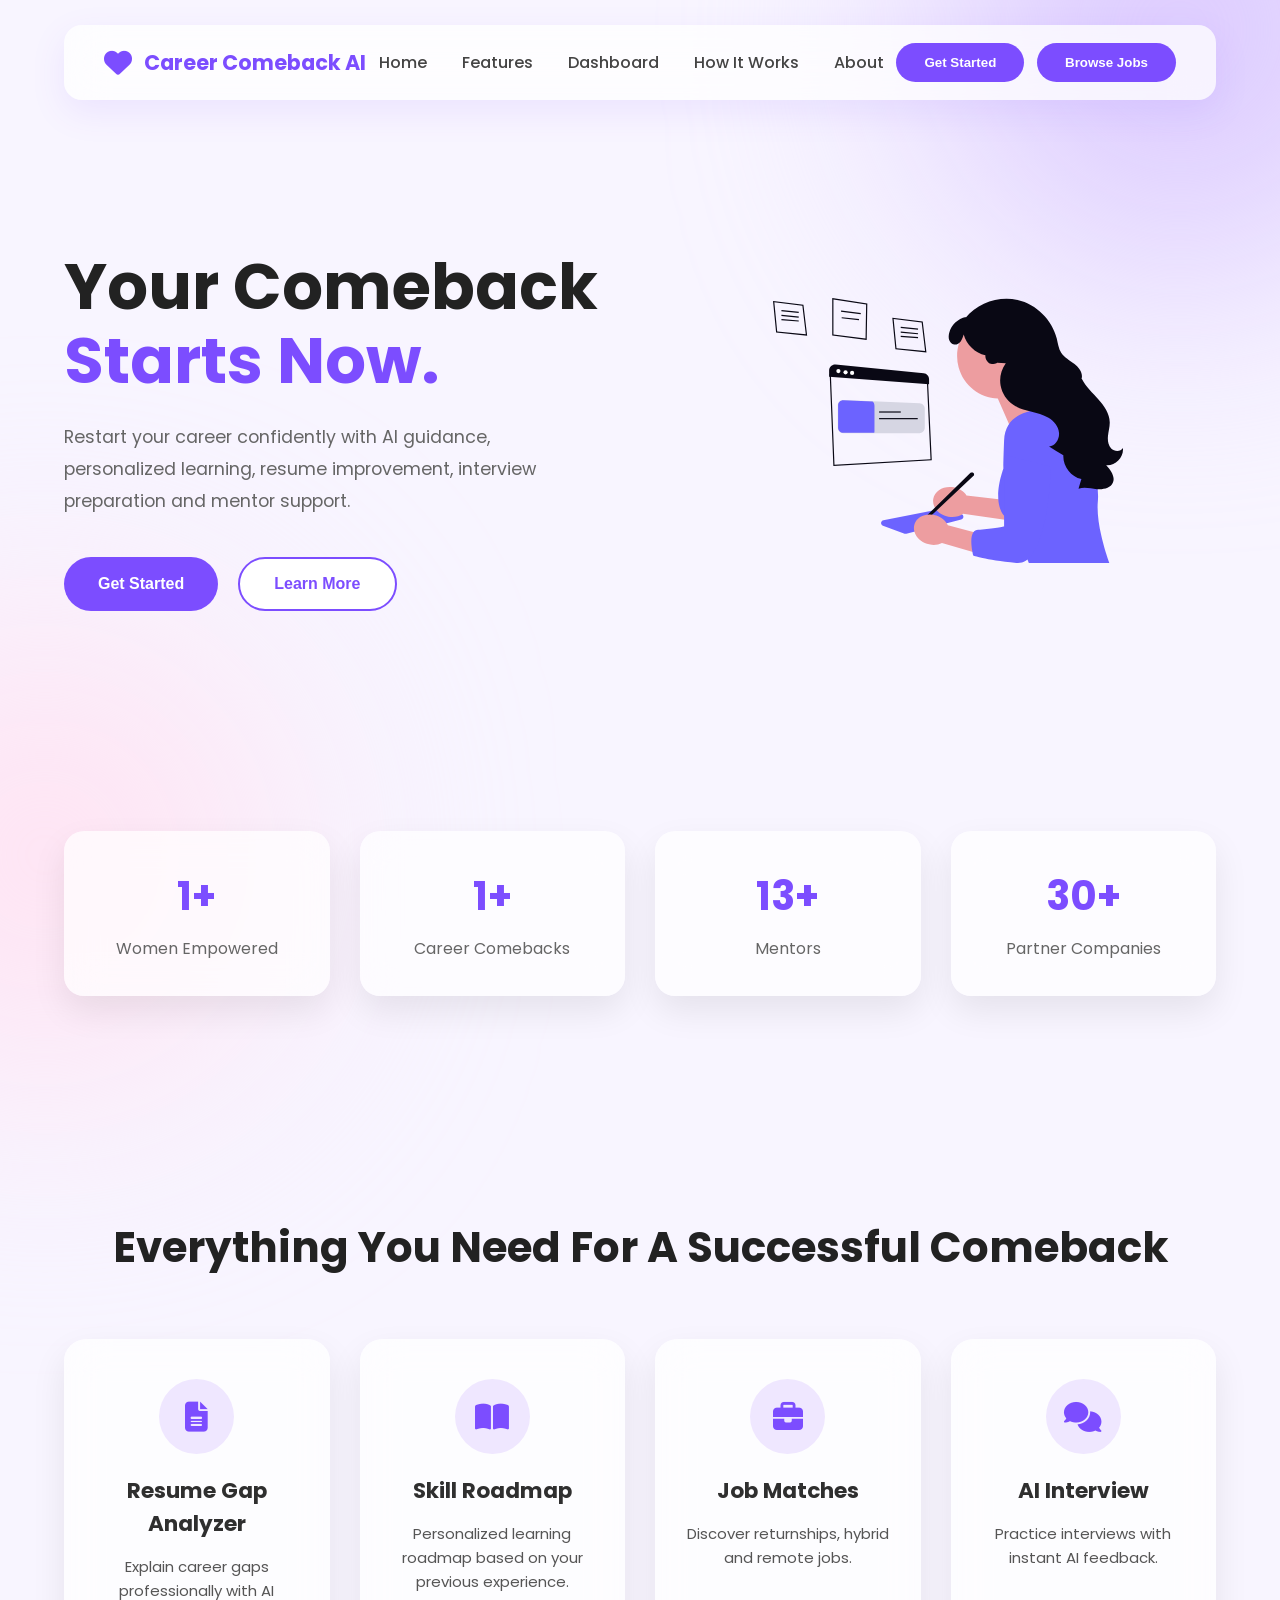
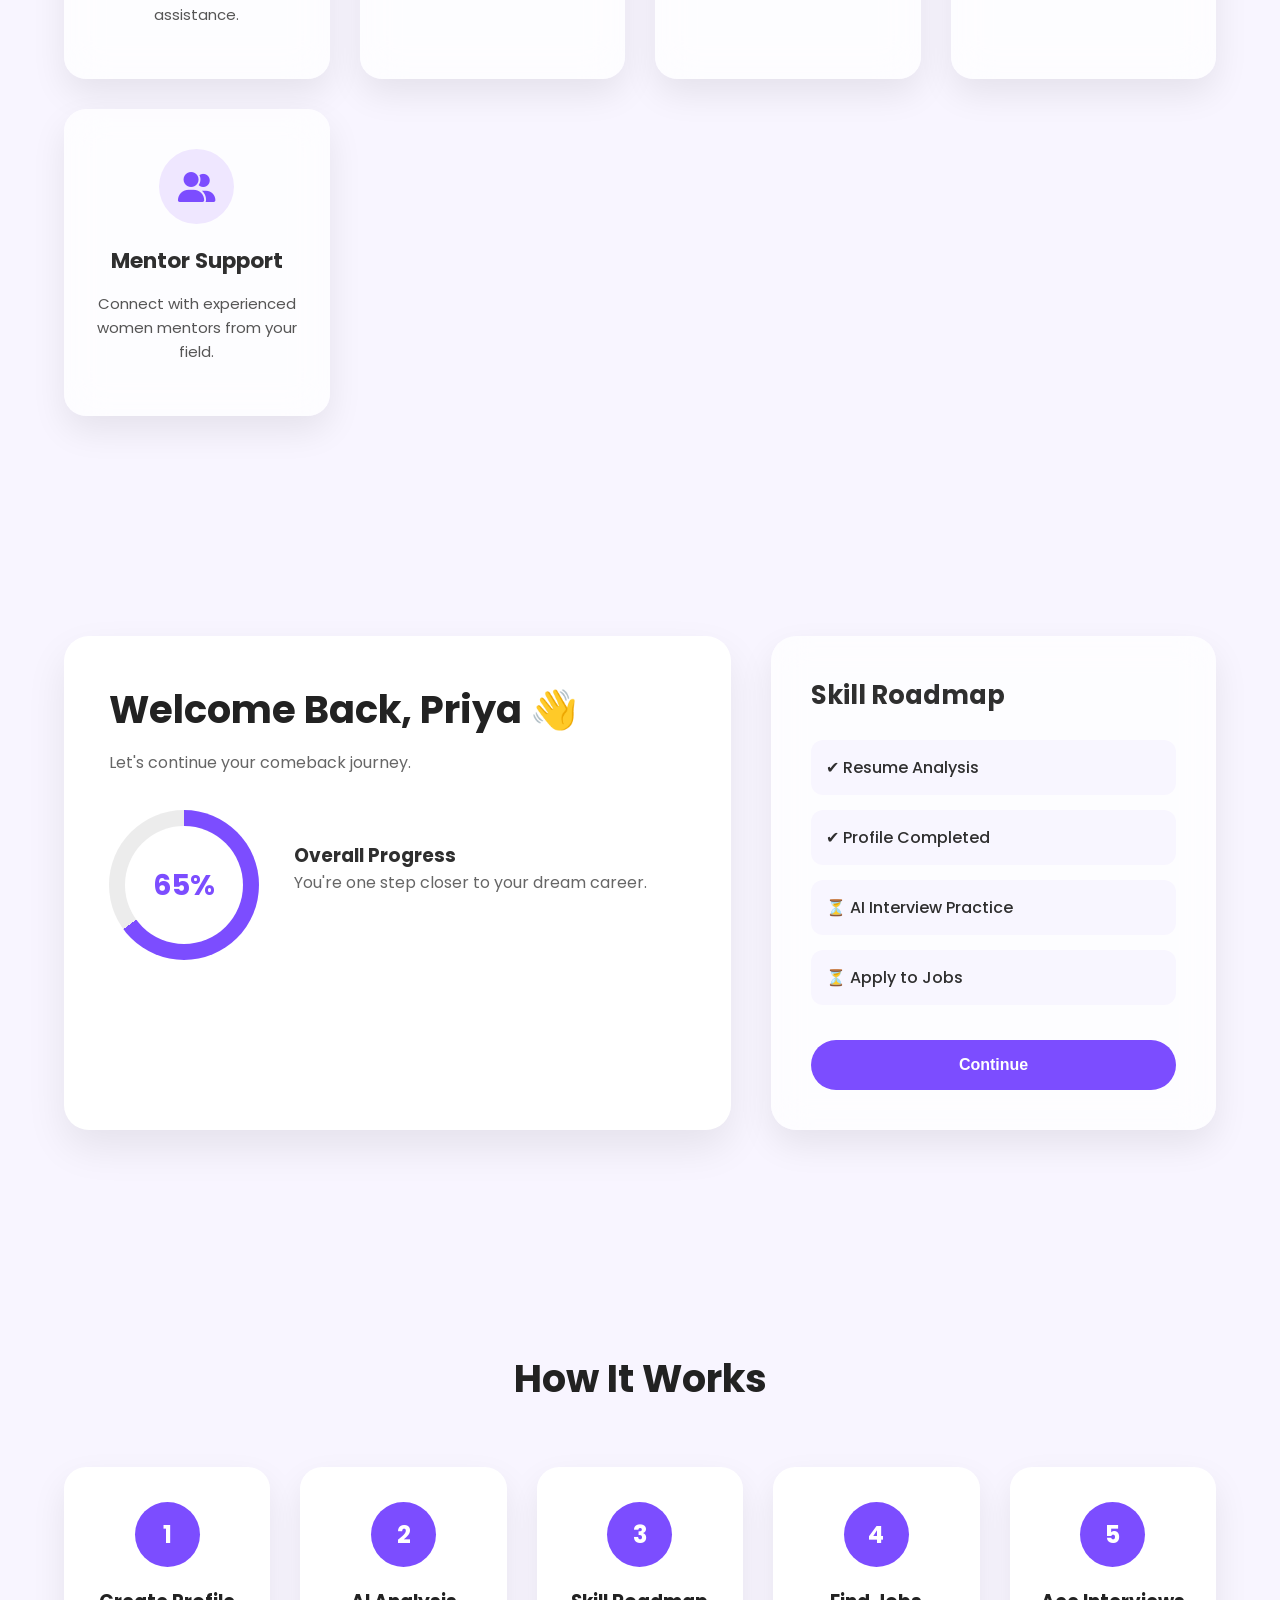
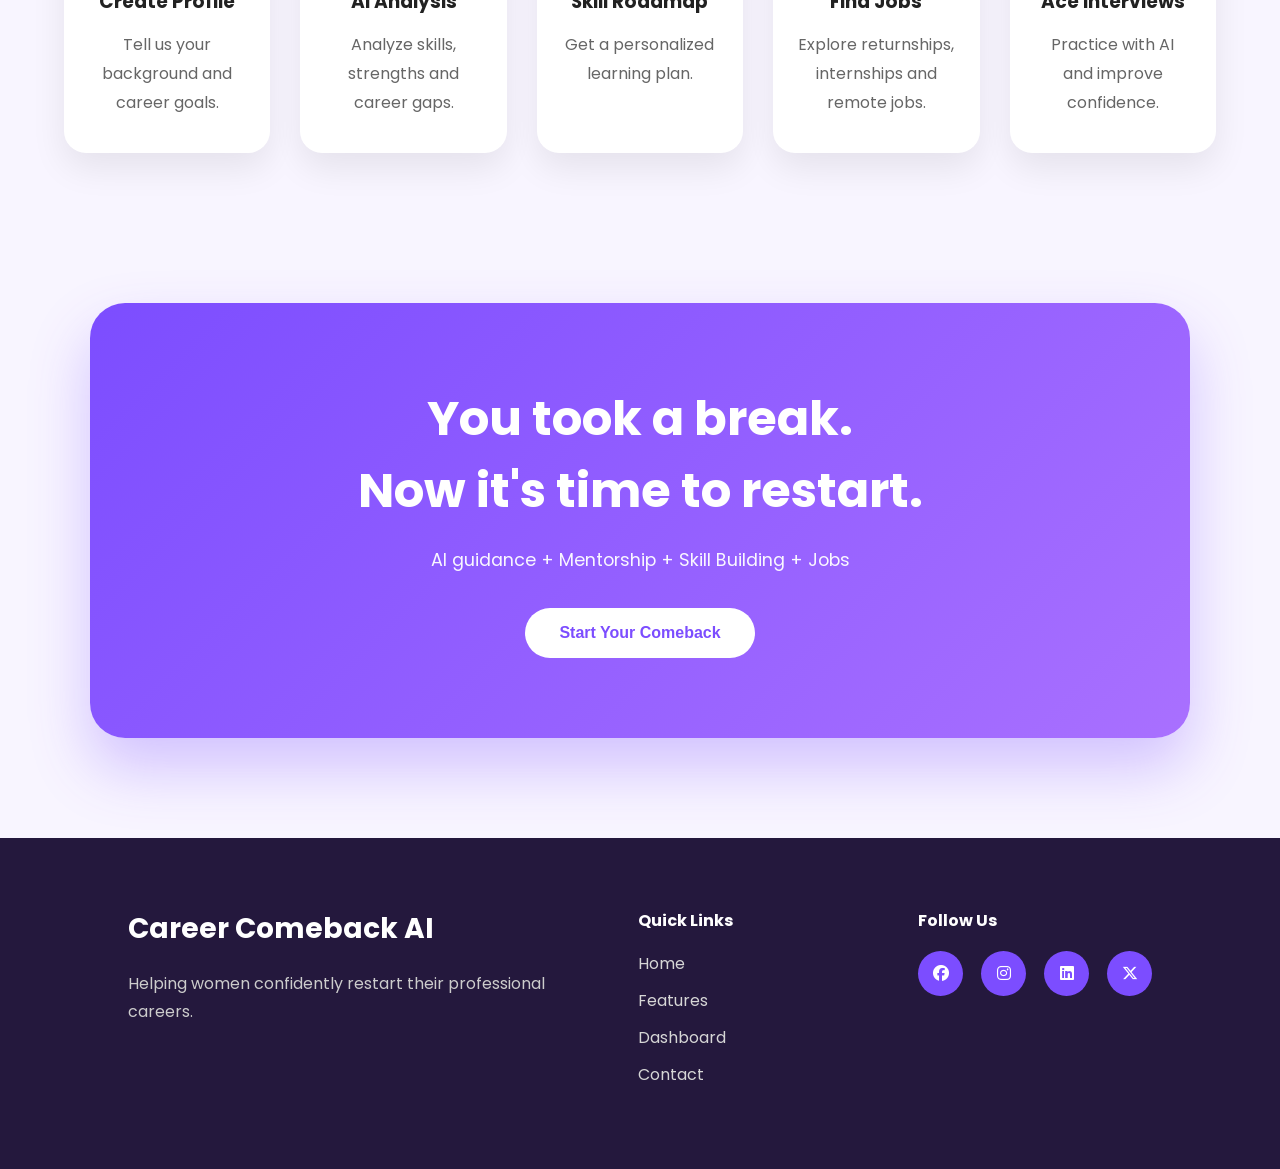
==== commit d22e99b9: "commmit" ====
--- a/index.html
+++ b/index.html
@@ -56,6 +56,12 @@
 
         </button>
 
+        <button class="nav-btn" data-redirect="jobs.html">
+
+            Browse Jobs
+
+        </button>
+
     </nav>
 
 
--- a/style.css
+++ b/style.css
@@ -300,9 +300,12 @@
 
 .hero-right img{
 
-    width:100%;
-
-    max-width:550px;
+    width:70%;
+    max-width:350px;
+    height:auto;
+    display:block;
+    margin:auto;
+
 
     animation:float 5s ease-in-out infinite;
 
@@ -1391,4 +1394,350 @@
 
 }
 
+}
+.form-group{
+
+margin-bottom:20px;
+
+}
+
+.form-group input,
+.form-group textarea,
+.form-group select{
+
+width:100%;
+
+padding:15px;
+
+border-radius:12px;
+
+border:1px solid #ddd;
+
+font-size:15px;
+
+margin-top:8px;
+
+font-family:'Poppins',sans-serif;
+
+}
+
+.form-group input[type="file"]{
+
+padding:12px;
+
+background:#fff;
+
+cursor:pointer;
+
+}
+
+.form-group small{
+
+display:block;
+
+margin-top:8px;
+
+color:#777;
+
+font-size:14px;
+
+}
+
+#loading-screen{
+
+position:fixed;
+
+top:0;
+
+left:0;
+
+width:100%;
+
+height:100%;
+
+background:white;
+
+display:flex;
+
+justify-content:center;
+
+align-items:center;
+
+flex-direction:column;
+
+z-index:9999;
+
+font-size:22px;
+
+}
+/* =====================================================
+   JOBS PAGE
+===================================================== */
+
+.job-top{
+
+display:flex;
+
+justify-content:space-between;
+
+align-items:center;
+
+margin-bottom:15px;
+
+}
+
+.job-top h3{
+
+font-size:22px;
+
+color:#333;
+
+font-weight:700;
+
+}
+
+.match{
+
+background:#7C4DFF;
+
+color:white;
+
+padding:6px 14px;
+
+border-radius:20px;
+
+font-size:13px;
+
+font-weight:600;
+
+}
+
+.feature-card p{
+
+margin:12px 0;
+
+font-size:15px;
+
+color:#555;
+
+line-height:1.6;
+
+}
+
+.feature-card p i{
+
+color:#7C4DFF;
+
+margin-right:8px;
+
+width:20px;
+
+text-align:center;
+
+}
+
+.feature-card button{
+
+margin-top:18px;
+
+width:100%;
+
+}
+
+.feature-card{
+
+transition:.35s ease;
+
+}
+
+.feature-card:hover{
+
+transform:translateY(-8px);
+
+box-shadow:0 18px 40px rgba(124,77,255,.15);
+
+}
+
+.dashboard-right input,
+
+.dashboard-right select{
+
+width:100%;
+
+padding:14px 16px;
+
+border:1px solid #ddd;
+
+border-radius:12px;
+
+outline:none;
+
+font-size:15px;
+
+font-family:'Poppins',sans-serif;
+
+margin-top:8px;
+
+transition:.3s;
+
+}
+
+.dashboard-right input:focus,
+
+.dashboard-right select:focus{
+
+border-color:#7C4DFF;
+
+box-shadow:0 0 0 4px rgba(124,77,255,.12);
+
+}
+
+.dashboard-right label{
+
+font-weight:600;
+
+color:#444;
+
+display:block;
+
+margin-bottom:5px;
+
+}
+
+.features h2{
+
+text-align:center;
+
+font-size:42px;
+
+margin-bottom:10px;
+
+}
+
+.features>p{
+
+text-align:center;
+
+max-width:700px;
+
+margin:auto;
+
+margin-bottom:50px;
+
+color:#666;
+
+}
+
+.primary-btn{
+
+cursor:pointer;
+
+transition:.3s;
+
+}
+
+.primary-btn:hover{
+
+transform:translateY(-2px);
+
+}
+
+.secondary-btn{
+
+cursor:pointer;
+
+transition:.3s;
+
+}
+
+.secondary-btn:hover{
+
+transform:translateY(-2px);
+
+}
+
+@media(max-width:992px){
+
+.job-top{
+
+flex-direction:column;
+
+align-items:flex-start;
+
+gap:12px;
+
+}
+
+.match{
+
+align-self:flex-start;
+
+}
+
+}
+
+@media(max-width:768px){
+
+.features h2{
+
+font-size:32px;
+
+}
+
+.dashboard{
+
+flex-direction:column;
+
+}
+
+.hero{
+
+flex-direction:column;
+
+text-align:center;
+
+}
+
+.hero-buttons{
+
+justify-content:center;
+
+}
+
+.hero-right{
+
+margin-top:40px;
+
+}
+
+.hero-right img{
+
+max-width:320px;
+
+}
+
+}
+
+@media(max-width:500px){
+
+.match{
+
+font-size:12px;
+
+padding:5px 10px;
+
+}
+
+.job-top h3{
+
+font-size:19px;
+
+}
+
+.feature-card{
+
+padding:22px;
+
+}
+
 }
